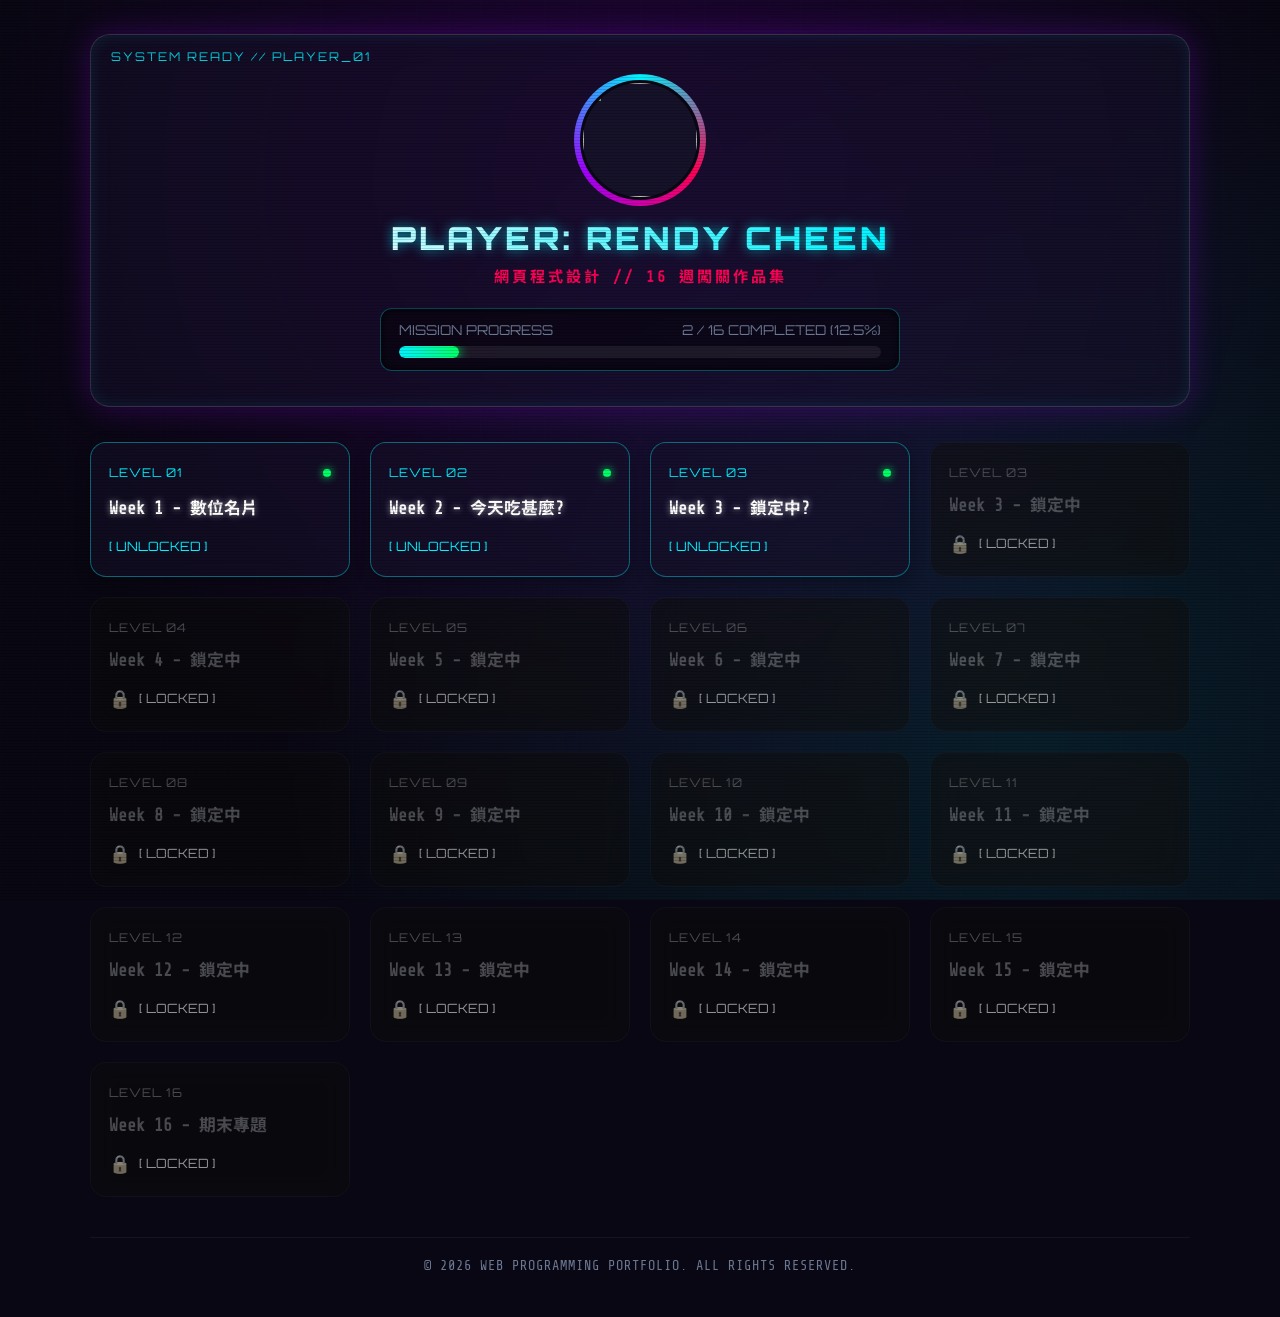
==== index.html @ 21231b39 "Update index.html" ====
<!DOCTYPE html>
<html lang="zh-TW">
<head>
    <meta charset="UTF-8">
    <meta name="viewport" content="width=device-width, initial-scale=1.0">
    <title>PLAYER 1 // PORTFOLIO MISSIONS</title>
    <!-- 引入 Google Fonts: Orbitron (賽博字體), Share Tech Mono (復古Terminal), Noto Sans TC (繁中) -->
    <link rel="preconnect" href="https://fonts.googleapis.com">
    <link rel="preconnect" href="https://fonts.gstatic.com" crossorigin>
    <link href="https://fonts.googleapis.com/css2?family=Noto+Sans+TC:wght@400;700&family=Orbitron:wght@400;700;900&family=Share+Tech+Mono&display=swap" rel="stylesheet">
    
    <style>
        /* ==========================================================================
           1. CSS 全局變數與基礎設定 (Y2K / Cyberpunk 配色)
           ========================================================================== */
        :root {
            --bg-dark: #090713;
            --neon-cyan: #00f3ff;
            --neon-magenta: #ff0055;
            --neon-purple: #a100ff;
            --neon-green: #00ff66;
            --glass-bg: rgba(22, 18, 42, 0.55);
            --glass-border: rgba(255, 255, 255, 0.15);
            --locked-bg: rgba(14, 13, 22, 0.65);
            --text-main: #e2f1ff;
            --text-dim: #6c7893;
        }

        * {
            box-sizing: border-box;
            margin: 0;
            padding: 0;
        }

        body {
            background-color: var(--bg-dark);
            color: var(--text-main);
            font-family: 'Share Tech Mono', 'Noto Sans TC', monospace;
            min-height: 100vh;
            display: flex;
            flex-direction: column;
            align-items: center;
            justify-content: flex-start;
            padding: 24px 16px;
            overflow-x: hidden;
            position: relative;
        }

        /* 賽博龐克背景網格與螢光點陣 */
        body::before {
            content: "";
            position: fixed;
            top: 0; left: 0; width: 100%; height: 100%;
            background: 
                radial-gradient(circle at 50% 20%, rgba(161, 0, 255, 0.15), transparent 70%),
                radial-gradient(circle at 80% 80%, rgba(0, 243, 255, 0.1), transparent 60%),
                linear-gradient(rgba(9, 7, 19, 0.85), rgba(9, 7, 19, 0.85)),
                linear-gradient(90deg, rgba(0, 243, 255, 0.04) 1px, transparent 1px),
                linear-gradient(0deg, rgba(255, 0, 85, 0.04) 1px, transparent 1px);
            background-size: 100% 100%, 100% 100%, 100% 100%, 32px 32px, 32px 32px;
            pointer-events: none;
            z-index: -2;
        }

        /* CRT 螢幕掃描線 (Scanline) 特效 */
        body::after {
            content: "";
            position: fixed;
            top: 0; left: 0; width: 100%; height: 100%;
            background: repeating-linear-gradient(
                0deg,
                rgba(0, 0, 0, 0.25),
                rgba(0, 0, 0, 0.25) 1px,
                transparent 1px,
                transparent 3px
            );
            pointer-events: none;
            z-index: 999;
            opacity: 0.6;
        }

        /* 主頁面佈局容器 */
        .container {
            width: 100%;
            max-width: 1100px;
            margin: 0 auto;
            display: flex;
            flex-direction: column;
            align-items: center;
            z-index: 1;
        }

        /* ==========================================================================
           2. 個人資訊與玩家面板 (Header & Avatar Section)
           ========================================================================== */
        .profile-card {
            background: var(--glass-bg);
            backdrop-filter: blur(16px);
            -webkit-backdrop-filter: blur(16px);
            border: 1px solid var(--glass-border);
            border-radius: 20px;
            padding: 35px 40px;
            margin: 10px 0 35px 0;
            width: 100%;
            display: flex;
            flex-direction: column;
            align-items: center;
            position: relative;
            box-shadow: 0 0 30px rgba(161, 0, 255, 0.25), inset 0 0 15px rgba(0, 243, 255, 0.1);
        }

        /* 系統狀態標籤 */
        .profile-card::before {
            content: "SYSTEM READY // PLAYER_01";
            position: absolute;
            top: 14px;
            left: 20px;
            font-size: 0.75rem;
            color: var(--neon-cyan);
            letter-spacing: 2px;
            opacity: 0.85;
            font-family: 'Orbitron', sans-serif;
        }

        /* 大頭貼旋轉霓虹光圈 */
        .avatar-wrapper {
            position: relative;
            width: 120px;
            height: 120px;
            margin-bottom: 18px;
            margin-top: 10px;
        }

        .avatar-wrapper::after {
            content: '';
            position: absolute;
            top: -6px; left: -6px; right: -6px; bottom: -6px;
            border-radius: 50%;
            background: conic-gradient(from 0deg, var(--neon-cyan), var(--neon-magenta), var(--neon-purple), var(--neon-cyan));
            animation: spinRing 4s linear infinite;
            z-index: -1;
        }

        @keyframes spinRing {
            100% { transform: rotate(360deg); }
        }

        .avatar-img {
            width: 100%;
            height: 100%;
            border-radius: 50%;
            object-fit: cover;
            border: 3px solid var(--bg-dark);
            background-color: #16122a;
        }

        /* 玩家名稱與副標題 */
        .player-title {
            font-family: 'Orbitron', sans-serif;
            font-size: 2rem;
            font-weight: 900;
            letter-spacing: 3px;
            background: linear-gradient(90deg, #ffffff, var(--neon-cyan));
            -webkit-background-clip: text;
            -webkit-text-fill-color: transparent;
            text-transform: uppercase;
            text-shadow: 0 0 12px rgba(0, 243, 255, 0.6);
            margin-bottom: 6px;
            text-align: center;
        }

        .player-sub {
            color: var(--neon-magenta);
            font-size: 0.95rem;
            letter-spacing: 3px;
            margin-bottom: 22px;
            text-transform: uppercase;
            text-align: center;
            font-weight: bold;
        }

        /* 闖關進度條區塊 */
        .progress-box {
            width: 100%;
            max-width: 520px;
            background: rgba(0, 0, 0, 0.45);
            border: 1px solid rgba(0, 243, 255, 0.3);
            border-radius: 12px;
            padding: 12px 18px;
            box-shadow: inset 0 0 10px rgba(0, 0, 0, 0.8);
        }

        .progress-header {
            display: flex;
            justify-content: space-between;
            font-size: 0.85rem;
            color: var(--text-dim);
            margin-bottom: 8px;
            font-family: 'Orbitron', sans-serif;
        }

        .progress-bar-bg {
            width: 100%;
            height: 12px;
            background: rgba(255, 255, 255, 0.08);
            border-radius: 6px;
            overflow: hidden;
            position: relative;
        }

        .progress-bar-fill {
            width: 12.5%; /* 2 / 16 完成度 */
            height: 100%;
            background: linear-gradient(90deg, var(--neon-cyan), var(--neon-green));
            box-shadow: 0 0 12px var(--neon-green);
            border-radius: 6px;
            transition: width 1s ease-in-out;
        }

        /* ==========================================================================
           3. 16 個按鈕關卡網格 (Mission Grid)
           ========================================================================== */
        .mission-grid {
            display: grid;
            grid-template-columns: repeat(4, 1fr); /* 4x4 網格 */
            gap: 20px;
            width: 100%;
            margin-bottom: 40px;
        }

        /* 關卡卡片通用樣式 */
        .card {
            background: var(--glass-bg);
            backdrop-filter: blur(12px);
            -webkit-backdrop-filter: blur(12px);
            border: 1px solid var(--glass-border);
            border-radius: 16px;
            padding: 22px 18px;
            min-height: 135px;
            display: flex;
            flex-direction: column;
            justify-content: space-between;
            text-decoration: none;
            color: var(--text-main);
            position: relative;
            overflow: hidden;
            transition: all 0.3s cubic-bezier(0.25, 0.8, 0.25, 1);
        }

        .card-level {
            font-size: 0.75rem;
            font-family: 'Orbitron', sans-serif;
            color: var(--text-dim);
            letter-spacing: 1px;
            display: flex;
            justify-content: space-between;
            align-items: center;
        }

        .card-title {
            font-size: 1.05rem;
            font-weight: 700;
            margin: 12px 0;
            line-height: 1.4;
        }

        .card-status {
            font-size: 0.8rem;
            display: flex;
            align-items: center;
            gap: 6px;
            font-family: 'Orbitron', sans-serif;
        }

        /* 已解鎖卡片樣式 (Unlocked) */
        .card.unlocked {
            border-color: rgba(0, 243, 255, 0.4);
            box-shadow: 0 4px 15px rgba(0, 0, 0, 0.3);
            cursor: pointer;
        }

        /* 微光過場動畫 */
        .card.unlocked::before {
            content: '';
            position: absolute;
            top: 0; left: -100%;
            width: 100%; height: 100%;
            background: linear-gradient(90deg, transparent, rgba(0, 243, 255, 0.18), transparent);
            transition: 0.6s;
        }

        .card.unlocked:hover::before {
            left: 100%;
        }

        /* 已解鎖懸停 Hover 特效 */
        .card.unlocked:hover {
            transform: translateY(-8px) scale(1.02);
            border-color: var(--neon-cyan);
            box-shadow: 0 0 25px rgba(0, 243, 255, 0.45), inset 0 0 10px rgba(0, 243, 255, 0.2);
        }

        .card.unlocked .card-level {
            color: var(--neon-cyan);
        }

        .card.unlocked .card-title {
            color: #ffffff;
            text-shadow: 0 0 6px rgba(255, 255, 255, 0.6);
        }

        .card.unlocked:hover .card-title {
            color: var(--neon-cyan);
        }

        /* 呼吸燈綠點標誌 */
        .status-dot {
            width: 8px;
            height: 8px;
            background-color: var(--neon-green);
            border-radius: 50%;
            box-shadow: 0 0 8px var(--neon-green);
            animation: pulseGlow 1.5s infinite alternate;
        }

        @keyframes pulseGlow {
            0% { opacity: 0.3; transform: scale(0.9); }
            100% { opacity: 1; transform: scale(1.1); }
        }

        /* 未解鎖卡片樣式 (Locked) */
        .card.locked {
            background: var(--locked-bg);
            border-color: rgba(255, 255, 255, 0.05);
            opacity: 0.6;
            cursor: not-allowed;
            filter: grayscale(80%);
        }

        .card.locked:hover {
            transform: none;
            border-color: rgba(255, 0, 85, 0.4);
            box-shadow: 0 0 18px rgba(255, 0, 85, 0.25);
            opacity: 0.75;
        }

        .card.locked .card-title {
            color: var(--text-dim);
        }

        .lock-icon {
            font-size: 1.1rem;
            margin-right: 2px;
        }

        /* 頁尾資訊 */
        footer {
            margin-top: auto;
            padding: 20px;
            text-align: center;
            font-size: 0.85rem;
            color: var(--text-dim);
            letter-spacing: 1px;
            border-top: 1px solid rgba(255, 255, 255, 0.05);
            width: 100%;
        }

        /* ==========================================================================
           4. 響應式佈局 (Responsive Design for Mobile & Tablet)
           ========================================================================== */
        @media (max-width: 992px) {
            .mission-grid {
                grid-template-columns: repeat(3, 1fr); /* 平板：3列 */
            }
        }

        @media (max-width: 768px) {
            .mission-grid {
                grid-template-columns: repeat(2, 1fr); /* 手機：2列 */
                gap: 14px;
            }

            .profile-card {
                padding: 25px 20px;
            }

            .player-title {
                font-size: 1.5rem;
            }

            .card {
                min-height: 120px;
                padding: 16px 14px;
            }

            .card-title {
                font-size: 0.95rem;
            }
        }

        @media (max-width: 480px) {
            .mission-grid {
                grid-template-columns: 1fr; /* 極小螢幕：1列 */
            }
        }
    </style>
</head>
<body>

    <div class="container">
        
        <!-- 1. 個人資訊與闖關進度區 -->
        <header class="profile-card">
            <div class="avatar-wrapper">
                <!-- 預設假圖片大頭貼 (可替換為個人照片檔名，如: avatar.jpg) -->
                <img class="avatar-img" src="https://i.postimg.cc/QCjV84gb/chen-yong-haoimage.jpg">
            </div>
            
            <!-- 學生名字與作品集稱號 -->
            <h1 class="player-title">PLAYER: Rendy Cheen </h1>
            <p class="player-sub">網頁程式設計 // 16 週闖關作品集</p>

            <!-- 闖關進度條 (2/16 COMPLETED) -->
            <div class="progress-box">
                <div class="progress-header">
                    <span>MISSION PROGRESS</span>
                    <span>2 / 16 COMPLETED (12.5%)</span>
                </div>
                <div class="progress-bar-bg">
                    <div class="progress-bar-fill"></div>
                </div>
            </div>
        </header>

        <!-- 2. 16 個關卡按鈕網格 (Grid Layout) -->
        <main class="mission-grid">

            <!-- Week 1 - 已解鎖 -->
            <a href="w1/index.html" class="card unlocked">
                <div class="card-level">
                    <span>LEVEL 01</span>
                    <span class="status-dot"></span>
                </div>
                <div class="card-title">Week 1 - 數位名片</div>
                <div class="card-status">
                    <span style="color: var(--neon-cyan);">[ UNLOCKED ]</span>
                </div>
            </a>

            <!-- Week 2 - 已解鎖 -->
            <a href="w2/index.html" class="card unlocked">
                <div class="card-level">
                    <span>LEVEL 02</span>
                    <span class="status-dot"></span>
                </div>
                <div class="card-title">Week 2 - 今天吃甚麼?</div>
                <div class="card-status">
                    <span style="color: var(--neon-cyan);">[ UNLOCKED ]</span>
                </div>
            </a>
             <!-- Week 3 - 已解鎖 -->
            <a href="w3/index.html" class="card unlocked">
                <div class="card-level">
                    <span>LEVEL 03</span>
                    <span class="status-dot"></span>
                </div>
                <div class="card-title">Week 3 - 鎖定中?</div>
                <div class="card-status">
                    <span style="color: var(--neon-cyan);">[ UNLOCKED ]</span>
                </div>
            </a>

            <!-- 
                ========================================================================
                Week 3 ~ 16 (未解鎖按鈕)
                後續週數解鎖方式：
                1. 將 class="card locked" 改為 class="card unlocked"
                2. 將 href="#" 改為對應路徑 (如 href="w3/index.html")
                3. 將標題修改為該週作業名稱，並替換狀態標籤
                ========================================================================
            -->

            <!-- Week 3 - 未解鎖 -->
            <a href="#" class="card locked" onclick="event.preventDefault();">
                <div class="card-level">LEVEL 03</div>
                <div class="card-title">Week 3 - 鎖定中</div>
                <div class="card-status"><span class="lock-icon">🔒</span> [ LOCKED ]</div>
            </a>

            <!-- Week 4 - 未解鎖 -->
            <a href="#" class="card locked" onclick="event.preventDefault();">
                <div class="card-level">LEVEL 04</div>
                <div class="card-title">Week 4 - 鎖定中</div>
                <div class="card-status"><span class="lock-icon">🔒</span> [ LOCKED ]</div>
            </a>

            <!-- Week 5 - 未解鎖 -->
            <a href="#" class="card locked" onclick="event.preventDefault();">
                <div class="card-level">LEVEL 05</div>
                <div class="card-title">Week 5 - 鎖定中</div>
                <div class="card-status"><span class="lock-icon">🔒</span> [ LOCKED ]</div>
            </a>

            <!-- Week 6 - 未解鎖 -->
            <a href="#" class="card locked" onclick="event.preventDefault();">
                <div class="card-level">LEVEL 06</div>
                <div class="card-title">Week 6 - 鎖定中</div>
                <div class="card-status"><span class="lock-icon">🔒</span> [ LOCKED ]</div>
            </a>

            <!-- Week 7 - 未解鎖 -->
            <a href="#" class="card locked" onclick="event.preventDefault();">
                <div class="card-level">LEVEL 07</div>
                <div class="card-title">Week 7 - 鎖定中</div>
                <div class="card-status"><span class="lock-icon">🔒</span> [ LOCKED ]</div>
            </a>

            <!-- Week 8 - 未解鎖 -->
            <a href="#" class="card locked" onclick="event.preventDefault();">
                <div class="card-level">LEVEL 08</div>
                <div class="card-title">Week 8 - 鎖定中</div>
                <div class="card-status"><span class="lock-icon">🔒</span> [ LOCKED ]</div>
            </a>

            <!-- Week 9 - 未解鎖 -->
            <a href="#" class="card locked" onclick="event.preventDefault();">
                <div class="card-level">LEVEL 09</div>
                <div class="card-title">Week 9 - 鎖定中</div>
                <div class="card-status"><span class="lock-icon">🔒</span> [ LOCKED ]</div>
            </a>

            <!-- Week 10 - 未解鎖 -->
            <a href="#" class="card locked" onclick="event.preventDefault();">
                <div class="card-level">LEVEL 10</div>
                <div class="card-title">Week 10 - 鎖定中</div>
                <div class="card-status"><span class="lock-icon">🔒</span> [ LOCKED ]</div>
            </a>

            <!-- Week 11 - 未解鎖 -->
            <a href="#" class="card locked" onclick="event.preventDefault();">
                <div class="card-level">LEVEL 11</div>
                <div class="card-title">Week 11 - 鎖定中</div>
                <div class="card-status"><span class="lock-icon">🔒</span> [ LOCKED ]</div>
            </a>

            <!-- Week 12 - 未解鎖 -->
            <a href="#" class="card locked" onclick="event.preventDefault();">
                <div class="card-level">LEVEL 12</div>
                <div class="card-title">Week 12 - 鎖定中</div>
                <div class="card-status"><span class="lock-icon">🔒</span> [ LOCKED ]</div>
            </a>

            <!-- Week 13 - 未解鎖 -->
            <a href="#" class="card locked" onclick="event.preventDefault();">
                <div class="card-level">LEVEL 13</div>
                <div class="card-title">Week 13 - 鎖定中</div>
                <div class="card-status"><span class="lock-icon">🔒</span> [ LOCKED ]</div>
            </a>

            <!-- Week 14 - 未解鎖 -->
            <a href="#" class="card locked" onclick="event.preventDefault();">
                <div class="card-level">LEVEL 14</div>
                <div class="card-title">Week 14 - 鎖定中</div>
                <div class="card-status"><span class="lock-icon">🔒</span> [ LOCKED ]</div>
            </a>

            <!-- Week 15 - 未解鎖 -->
            <a href="#" class="card locked" onclick="event.preventDefault();">
                <div class="card-level">LEVEL 15</div>
                <div class="card-title">Week 15 - 鎖定中</div>
                <div class="card-status"><span class="lock-icon">🔒</span> [ LOCKED ]</div>
            </a>

            <!-- Week 16 - 未解鎖 (期末專題) -->
            <a href="#" class="card locked" onclick="event.preventDefault();">
                <div class="card-level">LEVEL 16</div>
                <div class="card-title">Week 16 - 期末專題</div>
                <div class="card-status"><span class="lock-icon">🔒</span> [ LOCKED ]</div>
            </a>

        </main>

        <!-- 頁尾宣告 -->
        <footer>
            <p>&copy; 2026 WEB PROGRAMMING PORTFOLIO. ALL RIGHTS RESERVED.</p>
        </footer>
    </div>

</body>
</html>
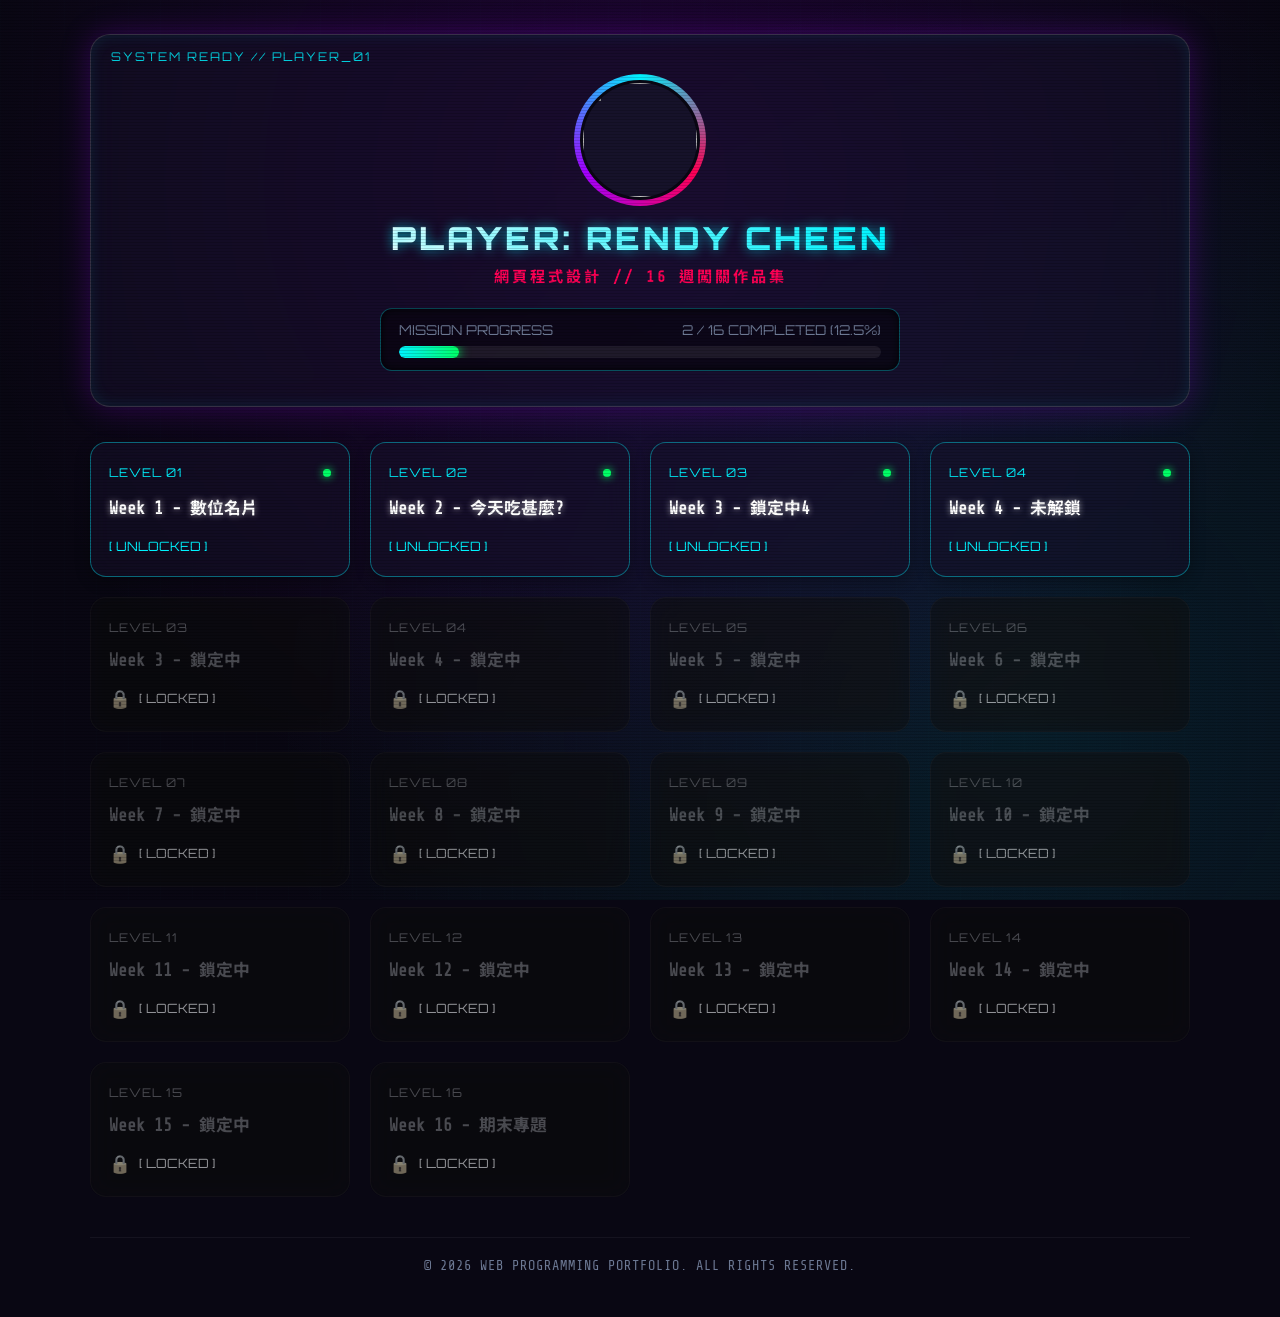
==== commit d6878d85: "Update index.html" ====
--- a/index.html
+++ b/index.html
@@ -464,7 +464,18 @@
                     <span>LEVEL 03</span>
                     <span class="status-dot"></span>
                 </div>
-                <div class="card-title">Week 3 - 鎖定中?</div>
+                <div class="card-title">Week 3 - 鎖定中4</div>
+                <div class="card-status">
+                    <span style="color: var(--neon-cyan);">[ UNLOCKED ]</span>
+                </div>
+            </a>
+            <!-- Week 4 - 已解鎖 -->
+            <a href="w3/index.html" class="card unlocked">
+                <div class="card-level">
+                    <span>LEVEL 04</span>
+                    <span class="status-dot"></span>
+                </div>
+                <div class="card-title">Week 4 - 未解鎖</div>
                 <div class="card-status">
                     <span style="color: var(--neon-cyan);">[ UNLOCKED ]</span>
                 </div>
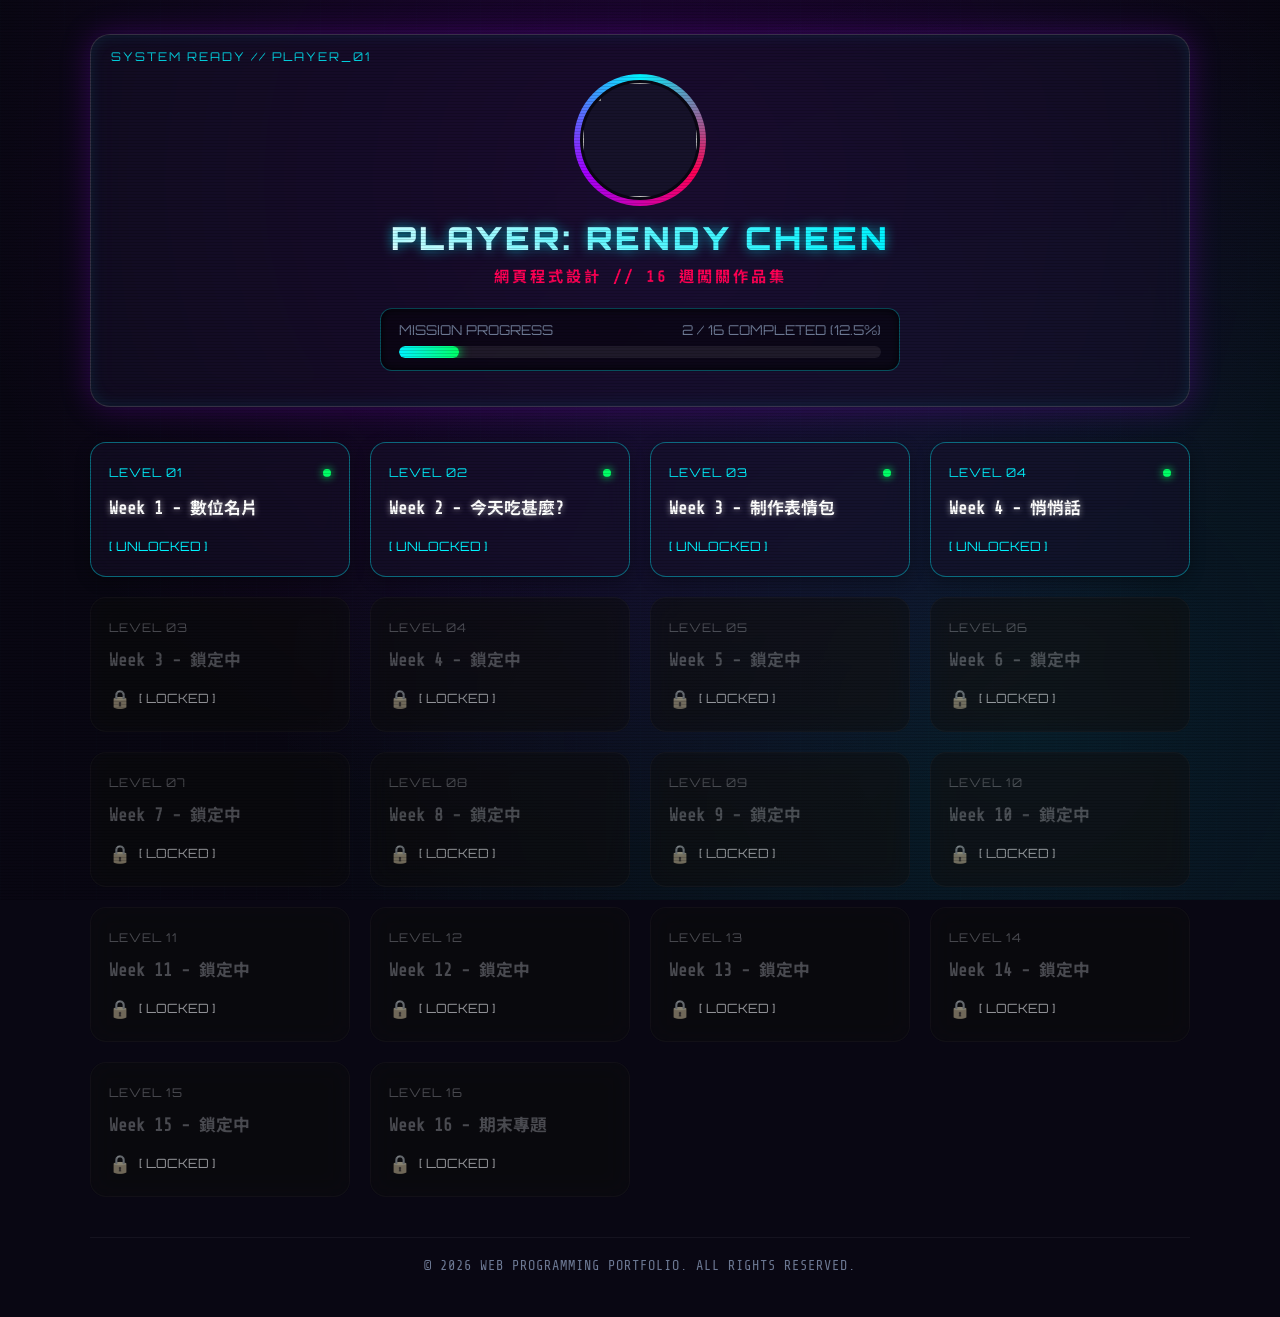
==== commit 4f4d9dc7: "Update index.html" ====
--- a/index.html
+++ b/index.html
@@ -464,7 +464,7 @@
                     <span>LEVEL 03</span>
                     <span class="status-dot"></span>
                 </div>
-                <div class="card-title">Week 3 - 鎖定中4</div>
+                <div class="card-title">Week 3 - 制作表情包</div>
                 <div class="card-status">
                     <span style="color: var(--neon-cyan);">[ UNLOCKED ]</span>
                 </div>
@@ -475,7 +475,7 @@
                     <span>LEVEL 04</span>
                     <span class="status-dot"></span>
                 </div>
-                <div class="card-title">Week 4 - 未解鎖</div>
+                <div class="card-title">Week 4 - 悄悄話</div>
                 <div class="card-status">
                     <span style="color: var(--neon-cyan);">[ UNLOCKED ]</span>
                 </div>
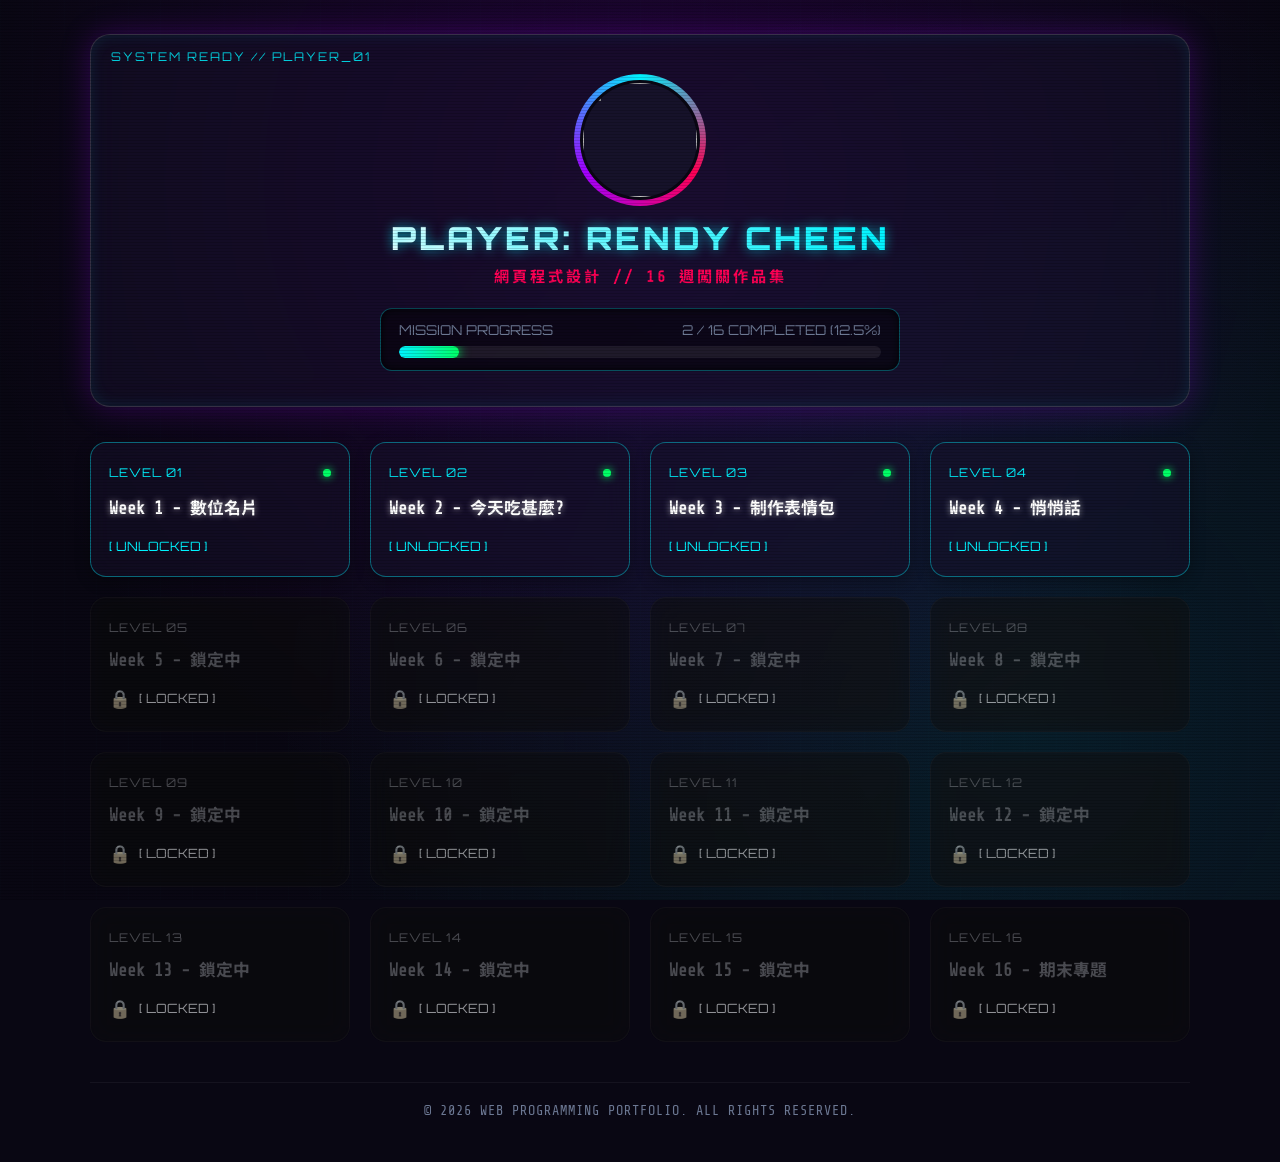
==== commit 7fc8fdc8: "Update index.html" ====
--- a/index.html
+++ b/index.html
@@ -470,7 +470,7 @@
                 </div>
             </a>
             <!-- Week 4 - 已解鎖 -->
-            <a href="w3/index.html" class="card unlocked">
+            <a href="w4/index.html" class="card unlocked">
                 <div class="card-level">
                     <span>LEVEL 04</span>
                     <span class="status-dot"></span>
@@ -491,20 +491,6 @@
                 ========================================================================
             -->
 
-            <!-- Week 3 - 未解鎖 -->
-            <a href="#" class="card locked" onclick="event.preventDefault();">
-                <div class="card-level">LEVEL 03</div>
-                <div class="card-title">Week 3 - 鎖定中</div>
-                <div class="card-status"><span class="lock-icon">🔒</span> [ LOCKED ]</div>
-            </a>
-
-            <!-- Week 4 - 未解鎖 -->
-            <a href="#" class="card locked" onclick="event.preventDefault();">
-                <div class="card-level">LEVEL 04</div>
-                <div class="card-title">Week 4 - 鎖定中</div>
-                <div class="card-status"><span class="lock-icon">🔒</span> [ LOCKED ]</div>
-            </a>
-
             <!-- Week 5 - 未解鎖 -->
             <a href="#" class="card locked" onclick="event.preventDefault();">
                 <div class="card-level">LEVEL 05</div>
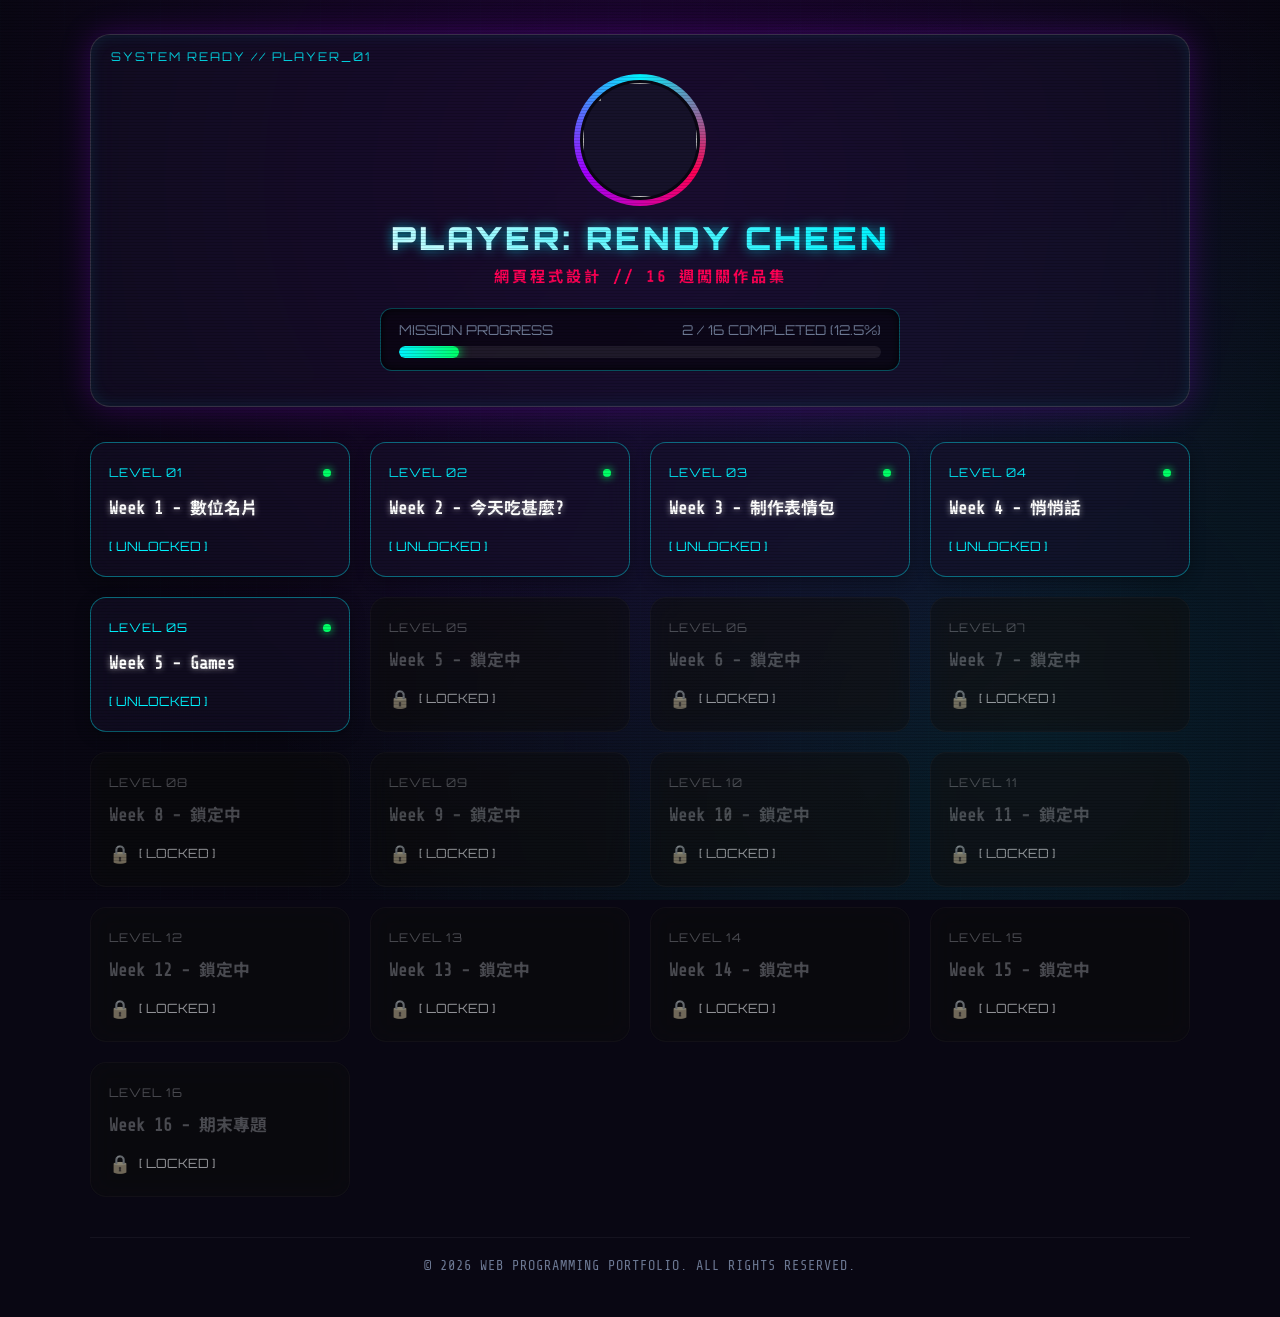
==== commit 8cb53f80: "Update index.html" ====
--- a/index.html
+++ b/index.html
@@ -480,6 +480,18 @@
                     <span style="color: var(--neon-cyan);">[ UNLOCKED ]</span>
                 </div>
             </a>
+          <!-- Week 5 - Games -->
+            <a href="w5/index.html" class="card unlocked">
+                <div class="card-level">
+                    <span>LEVEL 05</span>
+                    <span class="status-dot"></span>
+                </div>
+                <div class="card-title">Week 5 - Games</div>
+                <div class="card-status">
+                    <span style="color: var(--neon-cyan);">[ UNLOCKED ]</span>
+                </div>
+            </a>
+
 
             <!-- 
                 ========================================================================
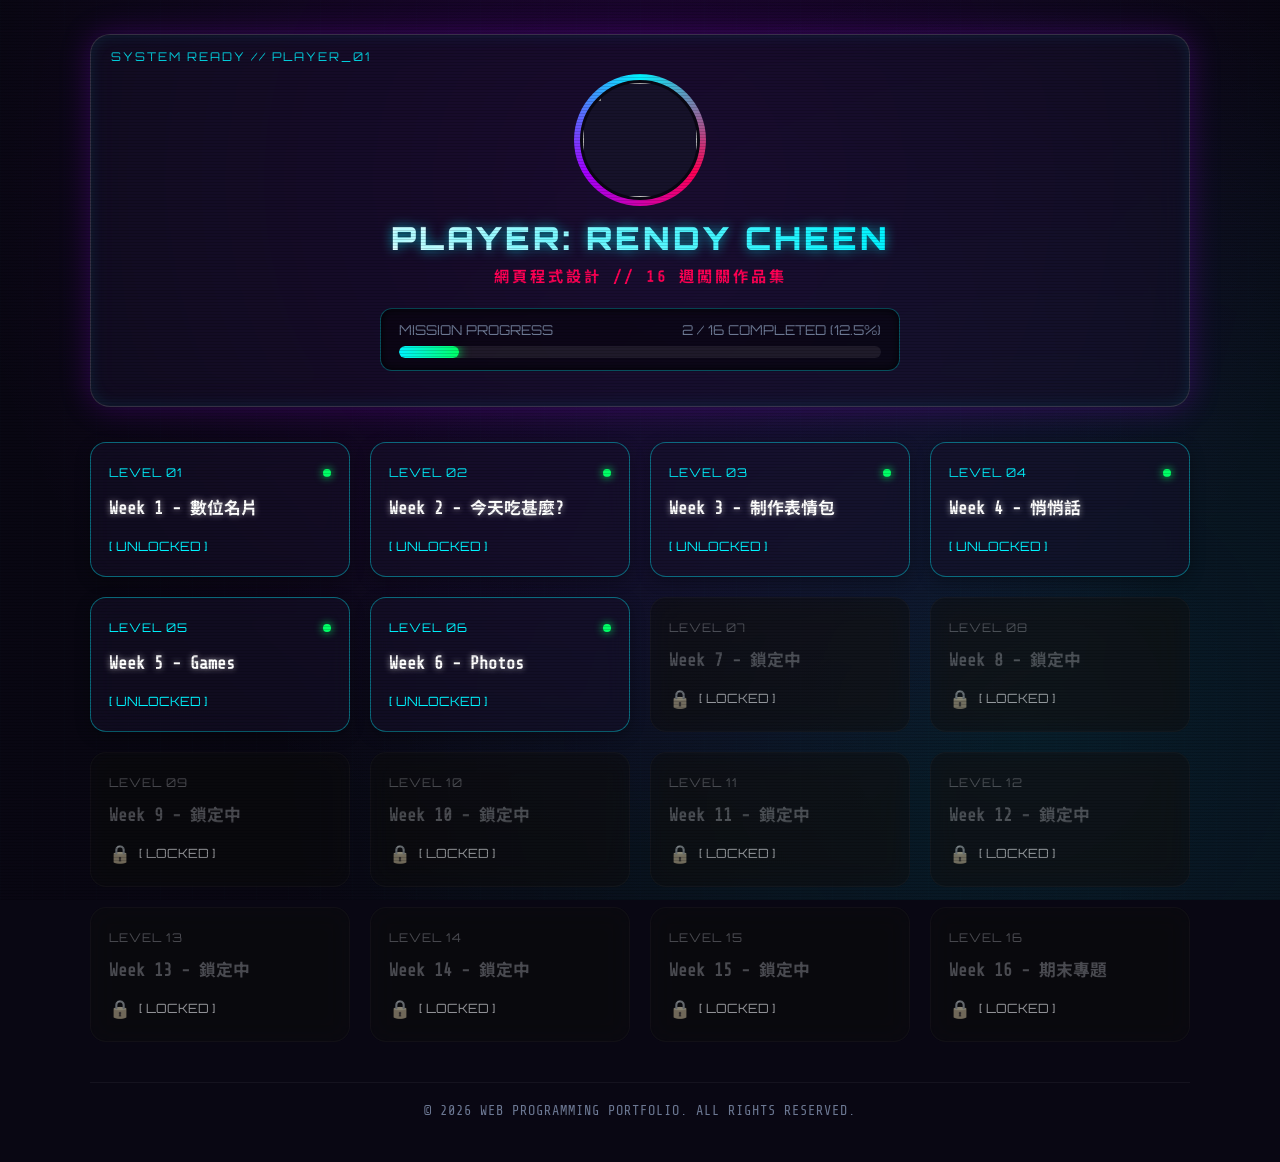
==== commit b9bde496: "Update index.html" ====
--- a/index.html
+++ b/index.html
@@ -480,13 +480,24 @@
                     <span style="color: var(--neon-cyan);">[ UNLOCKED ]</span>
                 </div>
             </a>
-          <!-- Week 5 - Games -->
+          <!-- Week 5 - 已解鎖 -->
             <a href="w5/index.html" class="card unlocked">
                 <div class="card-level">
                     <span>LEVEL 05</span>
                     <span class="status-dot"></span>
                 </div>
                 <div class="card-title">Week 5 - Games</div>
+                <div class="card-status">
+                    <span style="color: var(--neon-cyan);">[ UNLOCKED ]</span>
+                </div>
+            </a>
+             <!-- Week 6 - 已解鎖 -->
+            <a href="w6/index.html" class="card unlocked">
+                <div class="card-level">
+                    <span>LEVEL 06</span>
+                    <span class="status-dot"></span>
+                </div>
+                <div class="card-title">Week 6 - Photos</div>
                 <div class="card-status">
                     <span style="color: var(--neon-cyan);">[ UNLOCKED ]</span>
                 </div>
@@ -503,19 +514,7 @@
                 ========================================================================
             -->
 
-            <!-- Week 5 - 未解鎖 -->
-            <a href="#" class="card locked" onclick="event.preventDefault();">
-                <div class="card-level">LEVEL 05</div>
-                <div class="card-title">Week 5 - 鎖定中</div>
-                <div class="card-status"><span class="lock-icon">🔒</span> [ LOCKED ]</div>
-            </a>
-
-            <!-- Week 6 - 未解鎖 -->
-            <a href="#" class="card locked" onclick="event.preventDefault();">
-                <div class="card-level">LEVEL 06</div>
-                <div class="card-title">Week 6 - 鎖定中</div>
-                <div class="card-status"><span class="lock-icon">🔒</span> [ LOCKED ]</div>
-            </a>
+        
 
             <!-- Week 7 - 未解鎖 -->
             <a href="#" class="card locked" onclick="event.preventDefault();">
